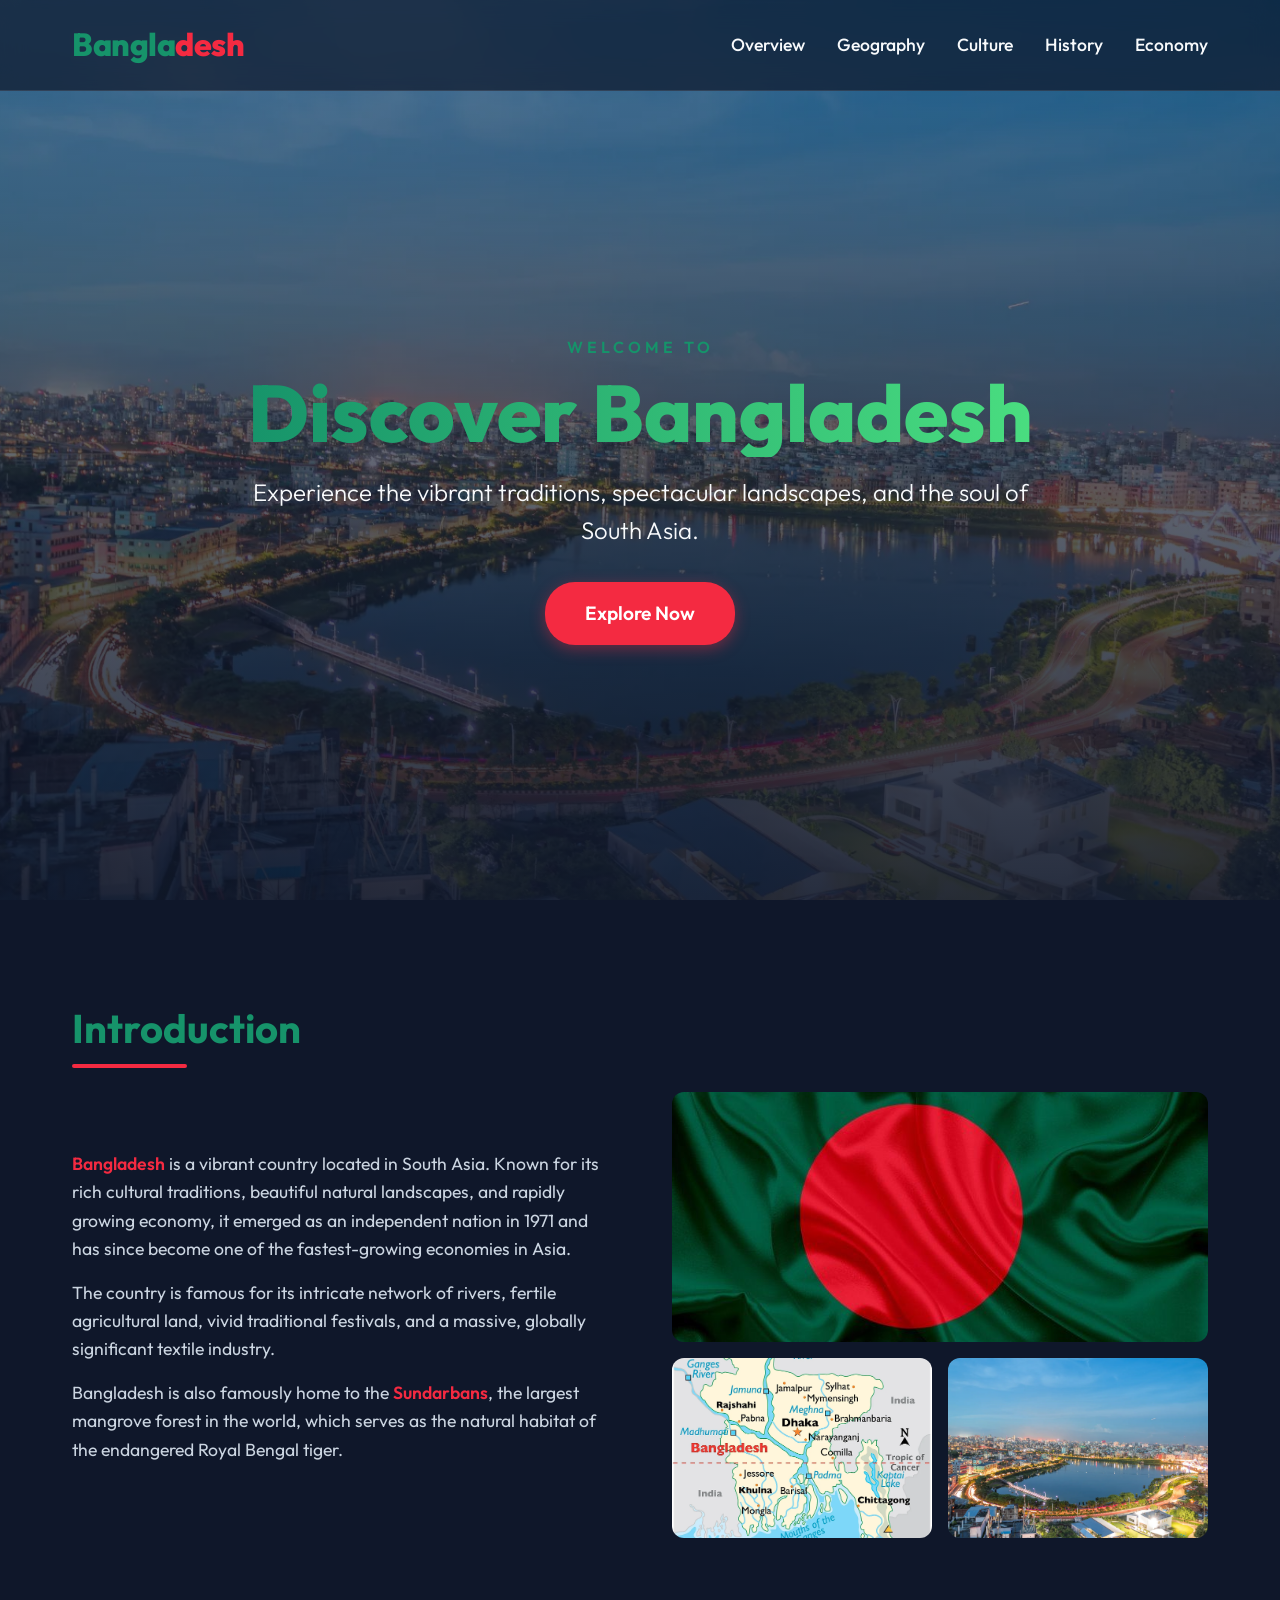
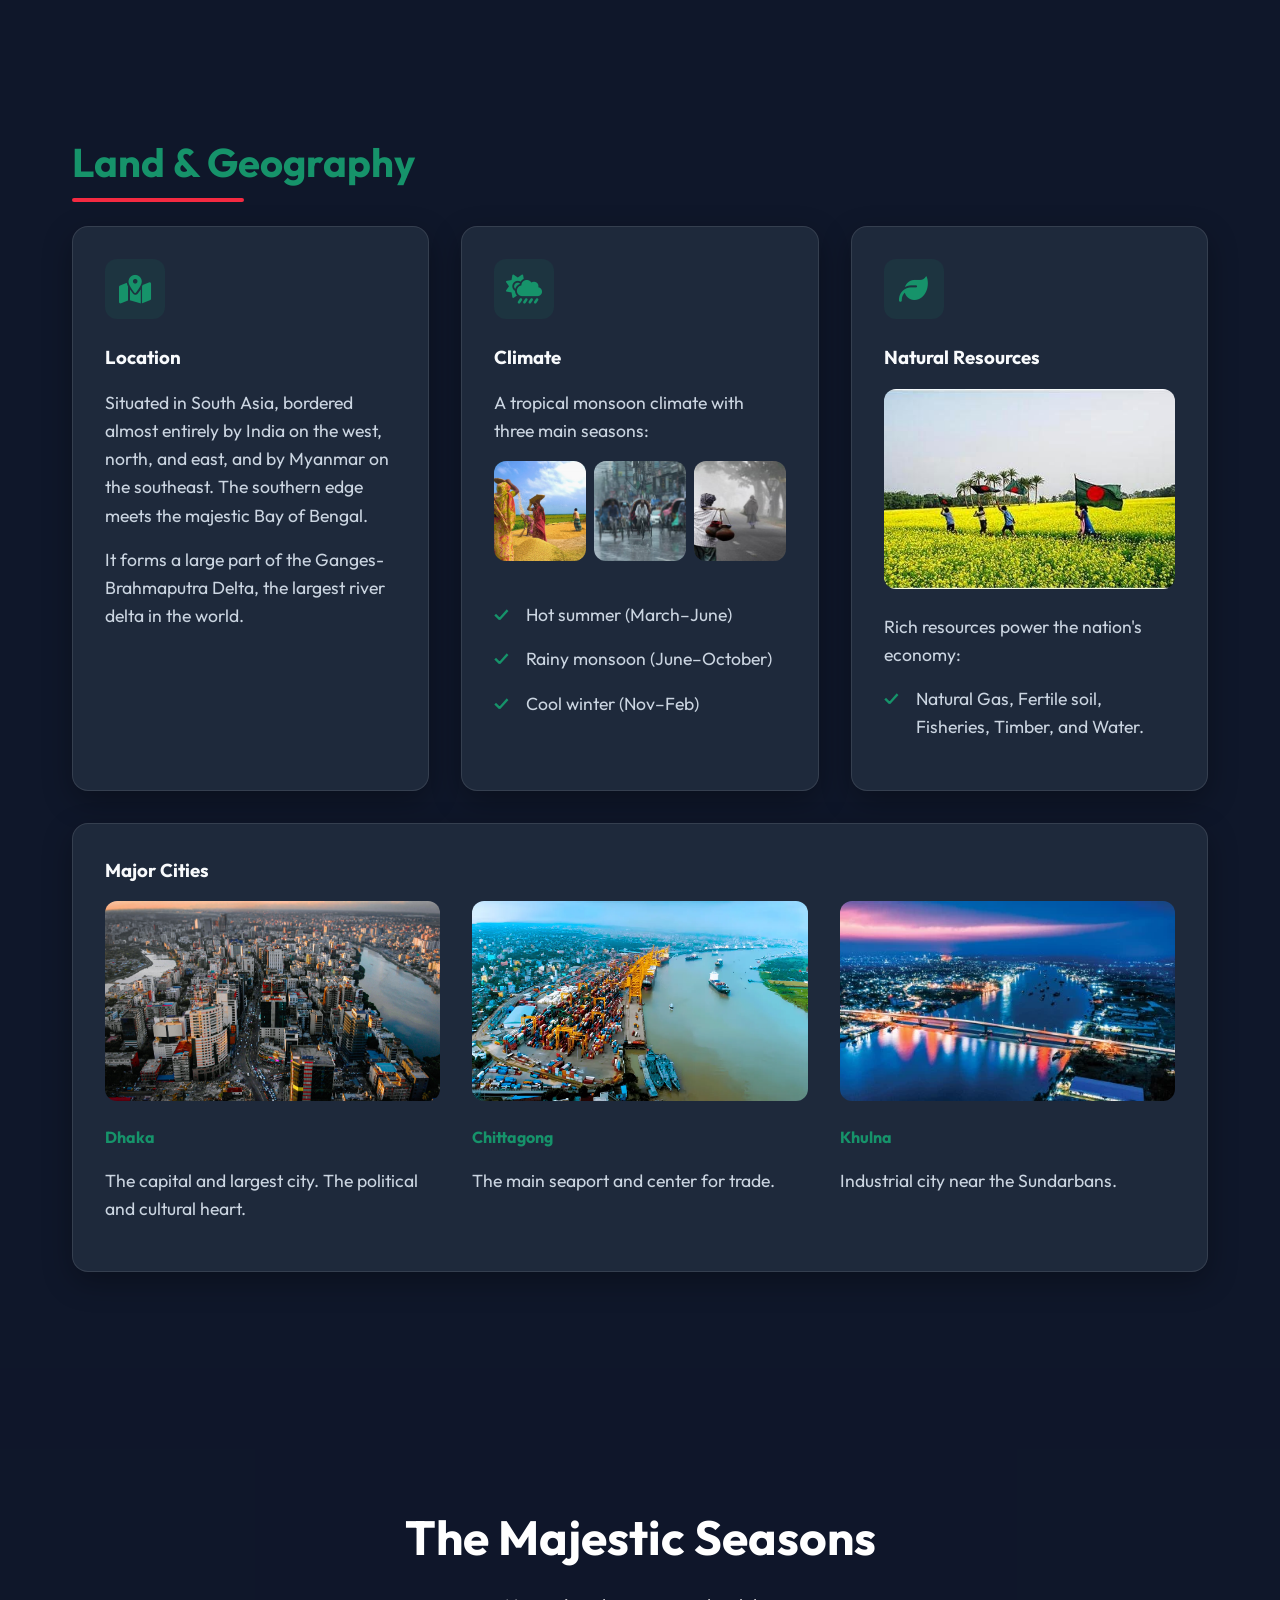
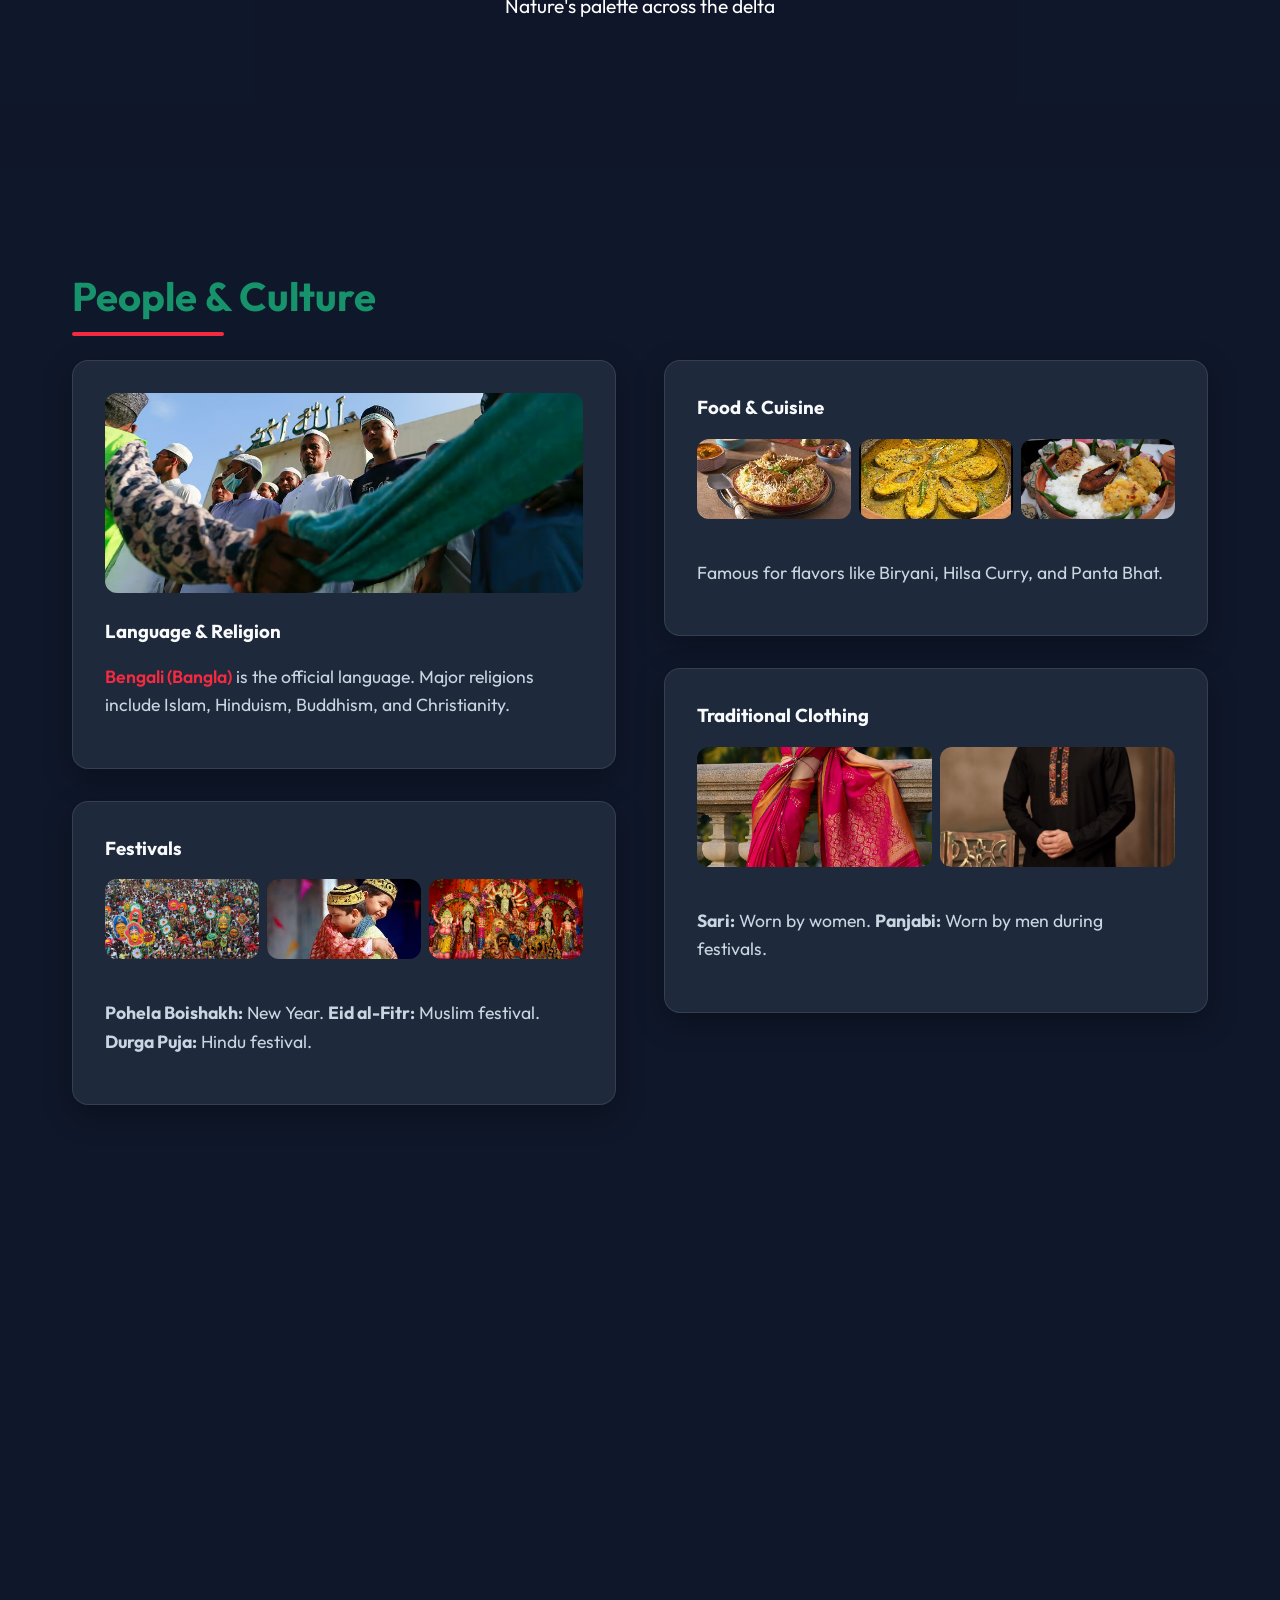
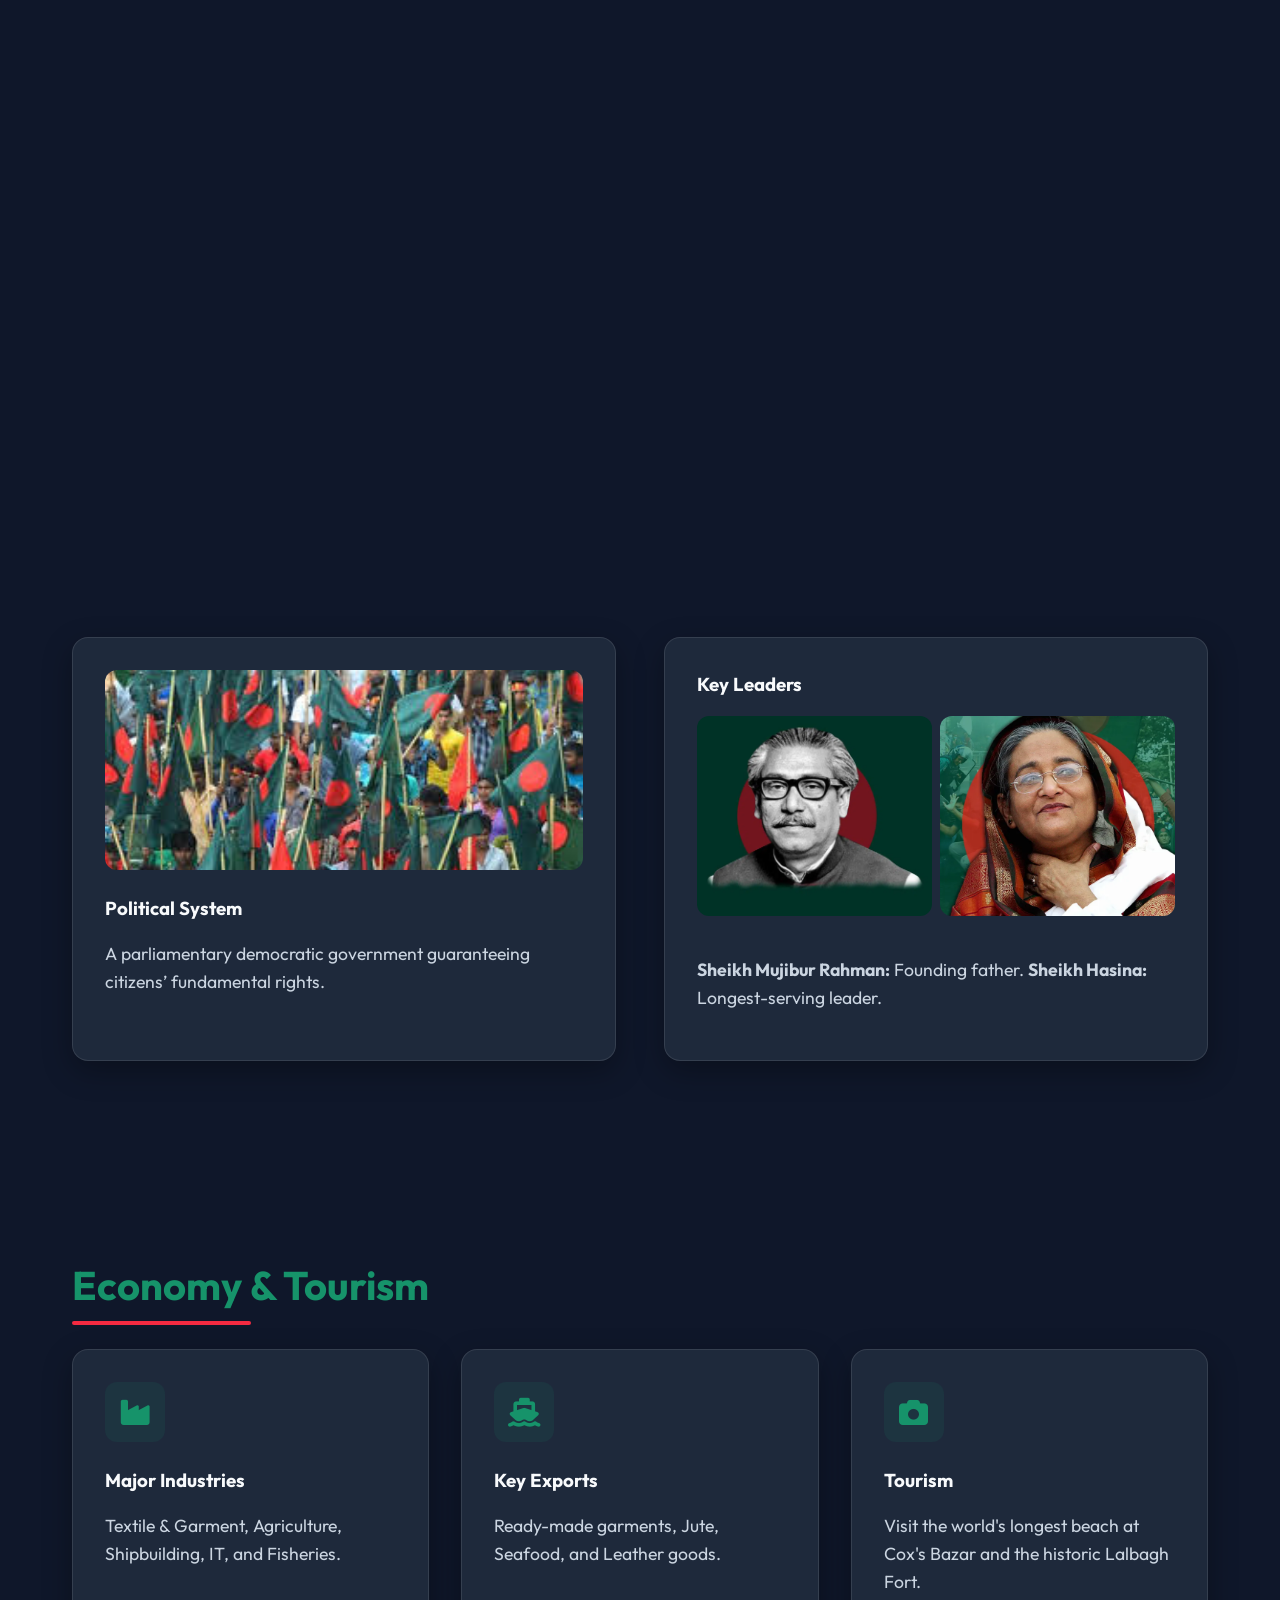
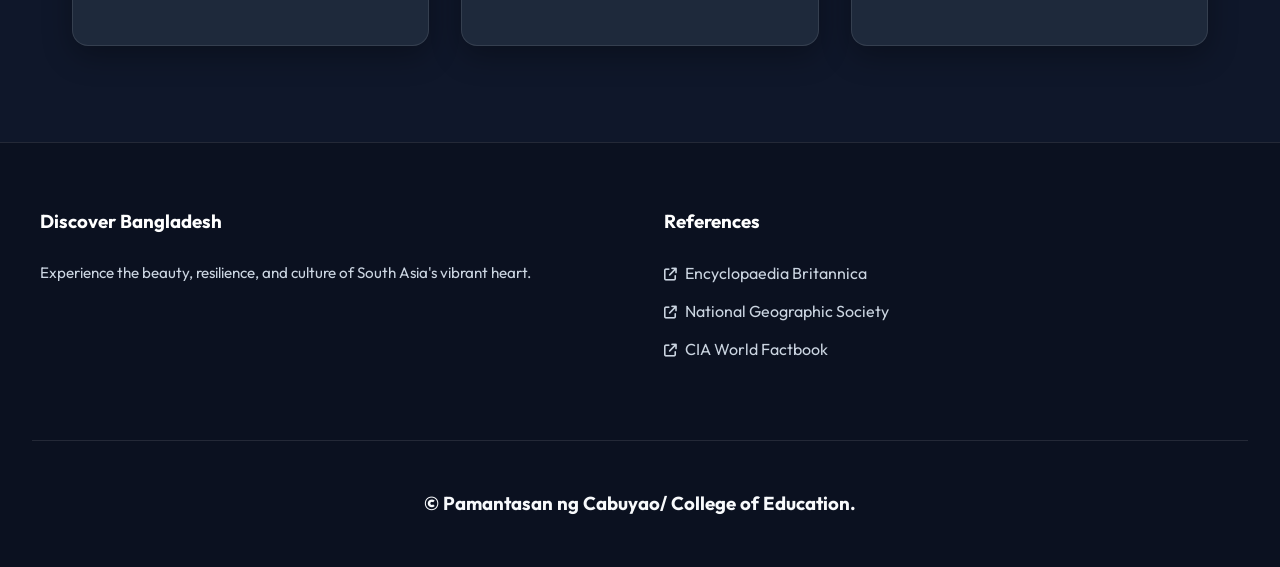
==== index.html @ 83f13e48 "Initial commit for Bangladesh website project" ====
<!DOCTYPE html>
<html lang="en">

<head>
  <meta charset="UTF-8">
  <meta name="viewport" content="width=device-width, initial-scale=1.0">
  <meta name="description"
    content="Discover Bangladesh - A vibrant country in South Asia with rich cultural traditions, beautiful natural landscapes, and a fast-growing economy.">
  <title>Discover Bangladesh</title>

  <!-- Modern Fonts -->
  <link rel="preconnect" href="https://fonts.googleapis.com">
  <link rel="preconnect" href="https://fonts.gstatic.com" crossorigin>
  <link
    href="https://fonts.googleapis.com/css2?family=Inter:wght@300;400;500;600&family=Outfit:wght@400;600;700;800&display=swap"
    rel="stylesheet">

  <!-- CSS -->
  <link rel="stylesheet" href="styles.css">

  <!-- FontAwesome for Icons -->
  <link rel="stylesheet" href="https://cdnjs.cloudflare.com/ajax/libs/font-awesome/6.4.0/css/all.min.css">
</head>

<body>

  <!-- Header & Navigation -->
  <header>
    <div class="nav-container">
      <a href="#home" class="logo">Bangla<span>desh</span></a>
      <button class="menu-btn">&#9776;</button>
      <ul class="nav-links">
        <li><a href="#overview">Overview</a></li>
        <li><a href="#geography">Geography</a></li>
        <li><a href="#culture">Culture</a></li>
        <li><a href="#history">History</a></li>
        <li><a href="#economy">Economy</a></li>
      </ul>
    </div>
  </header>

  <!-- Hero Section -->
  <section id="home" class="hero"
    style="background-image: linear-gradient(rgba(15, 23, 42, 0.4), rgba(15, 23, 42, 0.9)), url('assets/ASSETS2/bangladesh.jpg');">
    <div class="hero-content">
      <span class="welcome-text">Welcome to</span>
      <h1 class="hero-title">Discover Bangladesh</h1>
      <p class="hero-subtitle">Experience the vibrant traditions, spectacular landscapes, and the soul of South Asia.
      </p>
      <a href="#overview" class="hero-btn">Explore Now</a>
    </div>
  </section>

  <!-- Overview Section -->
  <section id="overview" class="section-container hidden-element">
    <h2 class="hidden-element">Introduction</h2>
    <div class="overview-grid">
      <div class="hidden-element">
        <p><span class="highlight-text">Bangladesh</span> is a vibrant country located in South Asia. Known for its rich
          cultural traditions, beautiful natural landscapes, and rapidly growing economy, it emerged as an independent
          nation in 1971 and has since become one of the fastest-growing economies in Asia.</p>
        <p>The country is famous for its intricate network of rivers, fertile agricultural land, vivid traditional
          festivals, and a massive, globally significant textile industry.</p>
        <p>Bangladesh is also famously home to the <span class="highlight-text">Sundarbans</span>, the largest mangrove
          forest in the world, which serves as the natural habitat of the endangered Royal Bengal tiger.</p>
      </div>
      <div class="overview-images hidden-element">
        <img src="assets/ASSETS2/flag.jpg" alt="Flag of Bangladesh">
        <img src="assets/ASSETS2/map.jpg" alt="Map of Bangladesh">
        <img src="assets/ASSETS2/bangladesh.jpg" alt="Scenic Landscape">
      </div>
    </div>
  </section>

  <!-- Land and Geography -->
  <section id="geography" class="section-container">
    <h2 class="hidden-element">Land & Geography</h2>

    <div class="grid-3">
      <!-- Location -->
      <div class="glass-card hidden-element">
        <div class="icon-box"><i class="fa-solid fa-map-location-dot"></i></div>
        <h3>Location</h3>
        <p>Situated in South Asia, bordered almost entirely by India on the west, north, and east, and by Myanmar on the
          southeast. The southern edge meets the majestic Bay of Bengal.</p>
        <p>It forms a large part of the Ganges-Brahmaputra Delta, the largest river delta in the world.</p>
      </div>

      <!-- Climate -->
      <div class="glass-card hidden-element">
        <div class="icon-box"><i class="fa-solid fa-cloud-sun-rain"></i></div>
        <h3>Climate</h3>
        <p>A tropical monsoon climate with three main seasons:</p>
        <div class="grid-3" style="gap: 0.5rem; margin-top: 1rem;">
          <div class="card-image-wrapper"><img src="assets/ASSETS2/hotsummer.jpg" alt="Summer" style="height: 100px;">
          </div>
          <div class="card-image-wrapper"><img src="assets/ASSETS2/rainmonsoon.jpg" alt="Monsoon"
              style="height: 100px;"></div>
          <div class="card-image-wrapper"><img src="assets/ASSETS2/Winter-Season-in-Bangladesh.jpg" alt="Winter"
              style="height: 100px;"></div>
        </div>
        <ul class="feature-list" style="margin-top: 1rem;">
          <li>Hot summer (March–June)</li>
          <li>Rainy monsoon (June–October)</li>
          <li>Cool winter (Nov–Feb)</li>
        </ul>
      </div>

      <!-- Natural Resources -->
      <div class="glass-card hidden-element">
        <div class="icon-box"><i class="fa-solid fa-leaf"></i></div>
        <h3>Natural Resources</h3>
        <div class="card-image-wrapper">
          <img src="assets/ASSETS2/naturalresources.jpg" alt="Natural Resources">
        </div>
        <p>Rich resources power the nation's economy:</p>
        <ul class="feature-list">
          <li>Natural Gas, Fertile soil, Fisheries, Timber, and Water.</li>
        </ul>
      </div>
    </div>

    <!-- Major Cities -->
    <div class="glass-card hidden-element" style="margin-top: 2rem;">
      <h3>Major Cities</h3>
      <div class="grid-3" style="margin-top: 1rem;">
        <div>
          <div class="card-image-wrapper"><img src="assets/ASSETS2/dhaka.jpg" alt="Dhaka"></div>
          <h4 style="color:var(--primary-light)">Dhaka</h4>
          <p>The capital and largest city. The political and cultural heart.</p>
        </div>
        <div>
          <div class="card-image-wrapper"><img src="assets/ASSETS2/Chittagong.jpg" alt="Chittagong"></div>
          <h4 style="color:var(--primary-light)">Chittagong</h4>
          <p>The main seaport and center for trade.</p>
        </div>
        <div>
          <div class="card-image-wrapper"><img src="assets/ASSETS2/Khulna.jpg" alt="Khulna"></div>
          <h4 style="color:var(--primary-light)">Khulna</h4>
          <p>Industrial city near the Sundarbans.</p>
        </div>
      </div>
    </div>
  </section>

  <!-- Visual Break Banner -->
  <div class="image-banner" style="background-image: url('assets/ASSETS2/Winter-Season-in-Bangladesh.jpg');">
    <div class="banner-content hidden-element">
      <h2>The Majestic Seasons</h2>
      <p style="color: #fff; font-size: 1.2rem; margin-top: 1rem;">Nature's palette across the delta</p>
    </div>
  </div>

  <!-- People & Culture -->
  <section id="culture" class="section-container">
    <h2 class="hidden-element">People & Culture</h2>

    <div class="grid-2">
      <div class="hidden-element">
        <div class="glass-card" style="margin-bottom: 2rem;">
          <div class="card-image-wrapper"><img src="assets/ASSETS2/religion.jpg" alt="Religion"></div>
          <h3>Language & Religion</h3>
          <p><span class="highlight-text">Bengali (Bangla)</span> is the official language. Major religions include
            Islam, Hinduism, Buddhism, and Christianity.</p>
        </div>

        <div class="glass-card">
          <h3>Festivals</h3>
          <div class="grid-3" style="gap: 0.5rem;">
            <div class="card-image-wrapper"><img src="assets/ASSETS2/Pohela.jpg" alt="Pohela Boishakh"
                style="height:80px;"></div>
            <div class="card-image-wrapper"><img src="assets/ASSETS2/Eid al-Fitr.jpg" alt="Eid" style="height:80px;">
            </div>
            <div class="card-image-wrapper"><img src="assets/ASSETS2/DurgaPuja.jpg" alt="Durga Puja"
                style="height:80px;"></div>
          </div>
          <p style="margin-top:1rem;"><strong>Pohela Boishakh:</strong> New Year. <strong>Eid al-Fitr:</strong> Muslim
            festival. <strong>Durga Puja:</strong> Hindu festival.</p>
        </div>
      </div>

      <div class="hidden-element">
        <div class="glass-card" style="margin-bottom: 2rem;">
          <h3>Food & Cuisine</h3>
          <div class="grid-3" style="gap: 0.5rem;">
            <div class="card-image-wrapper"><img src="assets/ASSETS2/Biryani.jpg" alt="Biryani" style="height:80px;">
            </div>
            <div class="card-image-wrapper"><img src="assets/ASSETS2/Hilsa fish curry.jpg" alt="Hilsa"
                style="height:80px;"></div>
            <div class="card-image-wrapper"><img src="assets/ASSETS2/Panta Bhat.jpg" alt="Panta Bhat"
                style="height:80px;"></div>
          </div>
          <p style="margin-top:1rem;">Famous for flavors like Biryani, Hilsa Curry, and Panta Bhat.</p>
        </div>

        <div class="glass-card">
          <h3>Traditional Clothing</h3>
          <div class="grid-2" style="gap: 0.5rem;">
            <div class="card-image-wrapper"><img src="assets/ASSETS2/Saree.jpg" alt="Sari" style="height:120px;"></div>
            <div class="card-image-wrapper"><img src="assets/ASSETS2/Panjabi.jpg" alt="Panjabi" style="height:120px;">
            </div>
          </div>
          <p style="margin-top:1rem;"><strong>Sari:</strong> Worn by women. <strong>Panjabi:</strong> Worn by men during
            festivals.</p>
        </div>
      </div>
    </div>
  </section>

  <!-- History & Government -->
  <section id="history" class="section-container">
    <h2 class="hidden-element">History & Governance</h2>

    <div class="timeline hidden-element">
      <div class="timeline-item left">
        <div class="timeline-content">
          <div class="card-image-wrapper"><img src="assets/ASSETS2/Partition of India.jpg" alt="Partition"></div>
          <h3>Partition of India</h3>
          <p>Initial formation as East Pakistan.</p>
        </div>
      </div>
      <div class="timeline-item right">
        <div class="timeline-content">
          <div class="card-image-wrapper"><img src="assets/ASSETS2/Bangladesh Liberation War.jpg" alt="Liberation War">
          </div>
          <h3>1971 Liberation War</h3>
          <p>Triumphant independence after a nine-month war.</p>
        </div>
      </div>
    </div>

    <div class="grid-2" style="margin-top: 4rem;">
      <div class="glass-card hidden-element">
        <div class="card-image-wrapper"><img src="assets/ASSETS2/politicalsystem.jpg" alt="Political System"></div>
        <h3>Political System</h3>
        <p>A parliamentary democratic government guaranteeing citizens’ fundamental rights.</p>
      </div>

      <div class="glass-card hidden-element">
        <h3>Key Leaders</h3>
        <div class="grid-2" style="gap: 0.5rem;">
          <div class="card-image-wrapper"><img src="assets/ASSETS2/Sheikh Mujibur Rahman.jpg" alt="Mujib"></div>
          <div class="card-image-wrapper"><img src="assets/ASSETS2/Sheikh Hasina.jpg" alt="Hasina"></div>
        </div>
        <p style="margin-top:1rem;"><strong>Sheikh Mujibur Rahman:</strong> Founding father. <strong>Sheikh
            Hasina:</strong> Longest-serving leader.</p>
      </div>
    </div>
  </section>

  <!-- Economy & Tourism -->
  <section id="economy" class="section-container">
    <h2 class="hidden-element">Economy & Tourism</h2>

    <div class="grid-3">
      <div class="glass-card hidden-element">
        <div class="icon-box"><i class="fa-solid fa-industry"></i></div>
        <h3>Major Industries</h3>
        <p>Textile & Garment, Agriculture, Shipbuilding, IT, and Fisheries.</p>
      </div>

      <div class="glass-card hidden-element">
        <div class="icon-box"><i class="fa-solid fa-ship"></i></div>
        <h3>Key Exports</h3>
        <p>Ready-made garments, Jute, Seafood, and Leather goods.</p>
      </div>

      <div class="glass-card hidden-element">
        <div class="icon-box"><i class="fa-solid fa-camera"></i></div>
        <h3>Tourism</h3>
        <p>Visit the world's longest beach at Cox's Bazar and the historic Lalbagh Fort.</p>
      </div>
    </div>
  </section>

  <!-- Footer -->
  <footer>
    <div class="footer-content">
      <div class="footer-section">
        <h3>Discover Bangladesh</h3>
        <p style="color: var(--text-muted); font-size: 0.95rem;">Experience the beauty, resilience, and culture of South
          Asia's vibrant heart.</p>
      </div>

      <div class="footer-section">
        <h3>References</h3>
        <ul class="footer-links">
          <li><a href="https://www.britannica.com" target="_blank"><i class="fa-solid fa-arrow-up-right-from-square"
                style="font-size: 0.8rem; margin-right: 0.5rem;"></i>Encyclopaedia Britannica</a></li>
          <li><a href="https://www.nationalgeographic.com" target="_blank"><i
                class="fa-solid fa-arrow-up-right-from-square"
                style="font-size: 0.8rem; margin-right: 0.5rem;"></i>National Geographic Society</a></li>
          <li><a href="https://www.cia.gov/the-world-factbook/" target="_blank"><i
                class="fa-solid fa-arrow-up-right-from-square" style="font-size: 0.8rem; margin-right: 0.5rem;"></i>CIA
              World Factbook</a></li>
        </ul>
      </div>
    </div>

    <div class="copyright">
      <p>
      <h3>&copy; Pamantasan ng Cabuyao/ College of Education.</h3>
      </p>
    </div>
  </footer>

  <!-- Scripts -->
  <script src="script.js"></script>
</body>

</html>
---- styles.css ----
:root {
    /* Colors */
    --primary-color: #006a4e;
    /* Bangladesh Green */
    --primary-light: #16936a;
    --secondary-color: #f42a41;
    /* Bangladesh Red */
    --bg-dark: #0f172a;
    /* Slate 900 for modern dark mode base */
    --bg-dark-elem: #1e293b;
    /* Slate 800 */
    --text-main: #f8fafc;
    /* Slate 50 */
    --text-muted: #cbd5e1;
    /* Slate 300 */
    --glass-bg: rgba(15, 23, 42, 0.7);
    --glass-border: rgba(255, 255, 255, 0.1);

    /* Typography */
    --font-main: 'Outfit', 'Inter', sans-serif;
    --font-heading: 'Outfit', 'Inter', sans-serif;

    /* Transitions */
    --transition-fast: 0.2s ease;
    --transition-normal: 0.3s ease;
}

* {
    margin: 0;
    padding: 0;
    box-sizing: border-box;
}

html {
    scroll-behavior: smooth;
}

body {
    font-family: var(--font-main);
    background-color: var(--bg-dark);
    color: var(--text-main);
    line-height: 1.6;
    overflow-x: hidden;
}

/* Typography styles */
h1,
h2,
h3,
h4,
h5 {
    font-family: var(--font-heading);
    font-weight: 700;
    margin-bottom: 1rem;
}

h2 {
    font-size: 2.5rem;
    color: var(--primary-light);
    display: inline-block;
    margin-bottom: 2rem;
    position: relative;
}

h2::after {
    content: '';
    position: absolute;
    left: 0;
    bottom: -0.5rem;
    width: 50%;
    height: 4px;
    background-color: var(--secondary-color);
    border-radius: 2px;
}

p {
    color: var(--text-muted);
    margin-bottom: 1rem;
    font-size: 1.1rem;
}

ul {
    list-style: none;
    color: var(--text-muted);
}

/* Glassmorphism Navbar */
header {
    position: fixed;
    top: 0;
    width: 100%;
    z-index: 1000;
    background: var(--glass-bg);
    backdrop-filter: blur(12px);
    -webkit-backdrop-filter: blur(12px);
    border-bottom: 1px solid var(--glass-border);
    transition: all var(--transition-normal);
}

header.scrolled {
    background: rgba(15, 23, 42, 0.95);
    box-shadow: 0 4px 20px rgba(0, 0, 0, 0.5);
}

.nav-container {
    max-width: 1200px;
    margin: 0 auto;
    display: flex;
    justify-content: space-between;
    align-items: center;
    padding: 1.2rem 2rem;
}

.logo {
    font-size: 2rem;
    font-weight: 800;
    color: var(--primary-light);
    text-decoration: none;
    letter-spacing: -0.5px;
    display: flex;
    align-items: center;
    gap: 0;
}

.logo span {
    color: var(--secondary-color);
}

.nav-links {
    display: flex;
    gap: 2rem;
}

.nav-links li a {
    color: var(--text-main);
    text-decoration: none;
    font-weight: 500;
    font-size: 1.1rem;
    transition: color var(--transition-fast);
    position: relative;
}

.nav-links li a::after {
    content: '';
    position: absolute;
    width: 0;
    height: 2px;
    bottom: -4px;
    left: 0;
    background-color: var(--secondary-color);
    transition: width var(--transition-normal);
}

.nav-links li a:hover {
    color: var(--primary-light);
}

.nav-links li a:hover::after {
    width: 100%;
}

/* Mobile Menu Button */
.menu-btn {
    display: none;
    background: none;
    border: none;
    color: var(--text-main);
    font-size: 1.8rem;
    cursor: pointer;
}

/* Hero Section */
.hero {
    min-height: 100vh;
    background: linear-gradient(rgba(15, 23, 42, 0.5), rgba(15, 23, 42, 0.8)), url('https://images.unsplash.com/photo-1601004812239-44d4850a11ab?q=80&w=2000&auto=format&fit=crop') no-repeat center center/cover;
    display: flex;
    align-items: center;
    justify-content: center;
    text-align: center;
    padding: 0 2rem;
    position: relative;
}

.hero-content {
    max-width: 800px;
    margin-top: 5rem;
    animation: fadeIn 1.5s ease;
}

.welcome-text {
    text-transform: uppercase;
    letter-spacing: 4px;
    font-size: 1rem;
    font-weight: 600;
    color: var(--primary-light);
    display: block;
    margin-bottom: 0.5rem;
}

.hero-title {
    font-size: 5rem;
    font-weight: 800;
    margin-bottom: 1rem;
    background: linear-gradient(to right, #16936a, #4ade80);
    -webkit-background-clip: text;
    background-clip: text;
    -webkit-text-fill-color: transparent;
    line-height: 1.1;
}

.hero-subtitle {
    font-size: 1.5rem;
    color: var(--text-main);
    margin-bottom: 2rem;
    font-weight: 300;
}

.hero-btn {
    display: inline-block;
    padding: 1rem 2.5rem;
    background-color: var(--secondary-color);
    color: white;
    text-decoration: none;
    border-radius: 30px;
    font-size: 1.2rem;
    font-weight: 600;
    transition: all var(--transition-fast);
    box-shadow: 0 4px 15px rgba(244, 42, 65, 0.4);
}

.hero-btn:hover {
    background-color: #d91d33;
    transform: translateY(-3px);
    box-shadow: 0 6px 20px rgba(244, 42, 65, 0.6);
}

/* Animations */
@keyframes fadeIn {
    from {
        opacity: 0;
        transform: translateY(20px);
    }

    to {
        opacity: 1;
        transform: translateY(0);
    }
}

@keyframes slideInLeft {
    from {
        opacity: 0;
        transform: translateX(-50px);
    }

    to {
        opacity: 1;
        transform: translateX(0);
    }
}

@keyframes slideInRight {
    from {
        opacity: 0;
        transform: translateX(50px);
    }

    to {
        opacity: 1;
        transform: translateX(0);
    }
}

/* Hidden Class for Intersection Observer */
.hidden-element {
    opacity: 0;
    transform: translateY(30px);
    transition: all 0.8s ease;
}

.show-element {
    opacity: 1;
    transform: translateY(0);
}

/* General Layout sections */
.section-container {
    max-width: 1200px;
    margin: 0 auto;
    padding: 6rem 2rem;
}

/* Cards System */
.grid-2 {
    display: grid;
    grid-template-columns: repeat(2, 1fr);
    gap: 3rem;
}

.grid-3 {
    display: grid;
    grid-template-columns: repeat(3, 1fr);
    gap: 2rem;
}

.grid-4 {
    display: grid;
    grid-template-columns: repeat(4, 1fr);
    gap: 1.5rem;
}

.glass-card {
    background: var(--bg-dark-elem);
    border: 1px solid var(--glass-border);
    border-radius: 16px;
    padding: 2rem;
    transition: all var(--transition-normal);
    position: relative;
    overflow: hidden;
    box-shadow: 0 10px 30px rgba(0, 0, 0, 0.3);
}

.glass-card::before {
    content: '';
    position: absolute;
    top: 0;
    left: 0;
    width: 100%;
    height: 4px;
    background: linear-gradient(to right, var(--primary-light), var(--secondary-color));
    transform: scaleX(0);
    transform-origin: left;
    transition: transform var(--transition-normal);
}

.glass-card:hover {
    transform: translateY(-10px);
    box-shadow: 0 20px 40px rgba(0, 0, 0, 0.4);
    background: #253347;
}

.glass-card:hover::before {
    transform: scaleX(1);
}

.icon-box {
    background: rgba(22, 147, 106, 0.1);
    color: var(--primary-light);
    width: 60px;
    height: 60px;
    display: flex;
    align-items: center;
    justify-content: center;
    border-radius: 12px;
    font-size: 1.8rem;
    margin-bottom: 1.5rem;
}

/* Overview Section */
.overview-grid {
    display: grid;
    grid-template-columns: 1fr 1fr;
    gap: 4rem;
    align-items: center;
}

.overview-images {
    display: grid;
    grid-template-columns: 1fr 1fr;
    gap: 1rem;
}

.overview-images img {
    width: 100%;
    border-radius: 12px;
    object-fit: cover;
    transition: transform var(--transition-normal);
}

.overview-images img:first-child {
    height: 250px;
    grid-column: span 2;
}

.overview-images img:nth-child(n+2) {
    height: 180px;
}

.overview-images img:hover {
    transform: scale(1.03);
}

.highlight-text {
    color: var(--secondary-color);
    font-weight: 600;
}

/* Lists and Items */
.feature-list li {
    position: relative;
    padding-left: 2rem;
    margin-bottom: 1rem;
    font-size: 1.1rem;
}

.feature-list li::before {
    content: '✓';
    position: absolute;
    left: 0;
    top: 0;
    color: var(--primary-light);
    font-weight: bold;
}

/* Image Banner */
.image-banner {
    width: 100%;
    height: 400px;
    background-attachment: fixed;
    background-position: center;
    background-repeat: no-repeat;
    background-size: cover;
    display: flex;
    align-items: center;
    justify-content: center;
    position: relative;
}

.image-banner::after {
    content: '';
    position: absolute;
    top: 0;
    left: 0;
    right: 0;
    bottom: 0;
    background: rgba(15, 23, 42, 0.6);
}

.banner-content {
    position: relative;
    z-index: 10;
    text-align: center;
}

.banner-content h2 {
    color: white;
    font-size: 3rem;
    margin-bottom: 0;
}

.banner-content h2::after {
    display: none;
}

/* Culture & History */
.timeline {
    position: relative;
    max-width: 800px;
    margin: 0 auto;
}

.timeline::after {
    content: '';
    position: absolute;
    width: 4px;
    background-color: var(--primary-light);
    top: 0;
    bottom: 0;
    left: 50%;
    margin-left: -2px;
    border-radius: 2px;
}

.timeline-item {
    padding: 10px 40px;
    position: relative;
    background-color: inherit;
    width: 50%;
}

.timeline-item::after {
    content: '';
    position: absolute;
    width: 20px;
    height: 20px;
    right: -10px;
    background-color: var(--secondary-color);
    border: 4px solid var(--bg-dark);
    top: 15px;
    border-radius: 50%;
    z-index: 1;
}

.left {
    left: 0;
}

.right {
    left: 50%;
}

.right::after {
    left: -10px;
}

.timeline-content {
    padding: 20px;
    background: var(--bg-dark-elem);
    border-radius: 12px;
    border: 1px solid var(--glass-border);
}

/* Gallery Hover Text */
.card-image-wrapper {
    position: relative;
    overflow: hidden;
    border-radius: 12px;
    margin-bottom: 1.5rem;
}

.card-image-wrapper img {
    width: 100%;
    height: 200px;
    object-fit: cover;
    transition: transform var(--transition-normal);
    display: block;
}

.glass-card:hover .card-image-wrapper img {
    transform: scale(1.1);
}

/* Footer */
footer {
    background: #0b1120;
    padding: 4rem 2rem 2rem;
    border-top: 1px solid var(--glass-border);
}

.footer-content {
    max-width: 1200px;
    margin: 0 auto;
    display: grid;
    grid-template-columns: repeat(auto-fit, minmax(250px, 1fr));
    gap: 3rem;
}

.footer-section h3 {
    color: white;
    margin-bottom: 1.5rem;
}

.footer-links li {
    margin-bottom: 0.8rem;
}

.footer-links a {
    color: var(--text-muted);
    text-decoration: none;
    transition: color var(--transition-fast);
}

.footer-links a:hover {
    color: var(--primary-light);
}

.copyright {
    text-align: center;
    margin-top: 4rem;
    padding-top: 2rem;
    border-top: 1px solid var(--glass-border);
}

/* Responsiveness */
@media screen and (max-width: 968px) {

    .grid-3,
    .grid-4 {
        grid-template-columns: repeat(2, 1fr);
    }

    .overview-grid {
        grid-template-columns: 1fr;
    }

    .timeline::after {
        left: 31px;
    }

    .timeline-item {
        width: 100%;
        padding-left: 70px;
        padding-right: 25px;
    }

    .timeline-item::after {
        left: 21px;
    }

    .right {
        left: 0%;
    }
}

@media screen and (max-width: 768px) {
    .nav-links {
        position: fixed;
        top: 70px;
        left: -100%;
        flex-direction: column;
        background: rgba(15, 23, 42, 0.98);
        width: 100%;
        text-align: center;
        padding: 2rem 0;
        transition: left var(--transition-normal);
    }

    .nav-links.active {
        left: 0;
    }

    .menu-btn {
        display: block;
    }

    .hero-title {
        font-size: 3.5rem;
    }

    .grid-2 {
        grid-template-columns: 1fr;
    }
}

@media screen and (max-width: 480px) {
    .hero-title {
        font-size: 2.5rem;
    }

    .grid-3,
    .grid-4 {
        grid-template-columns: 1fr;
    }
}
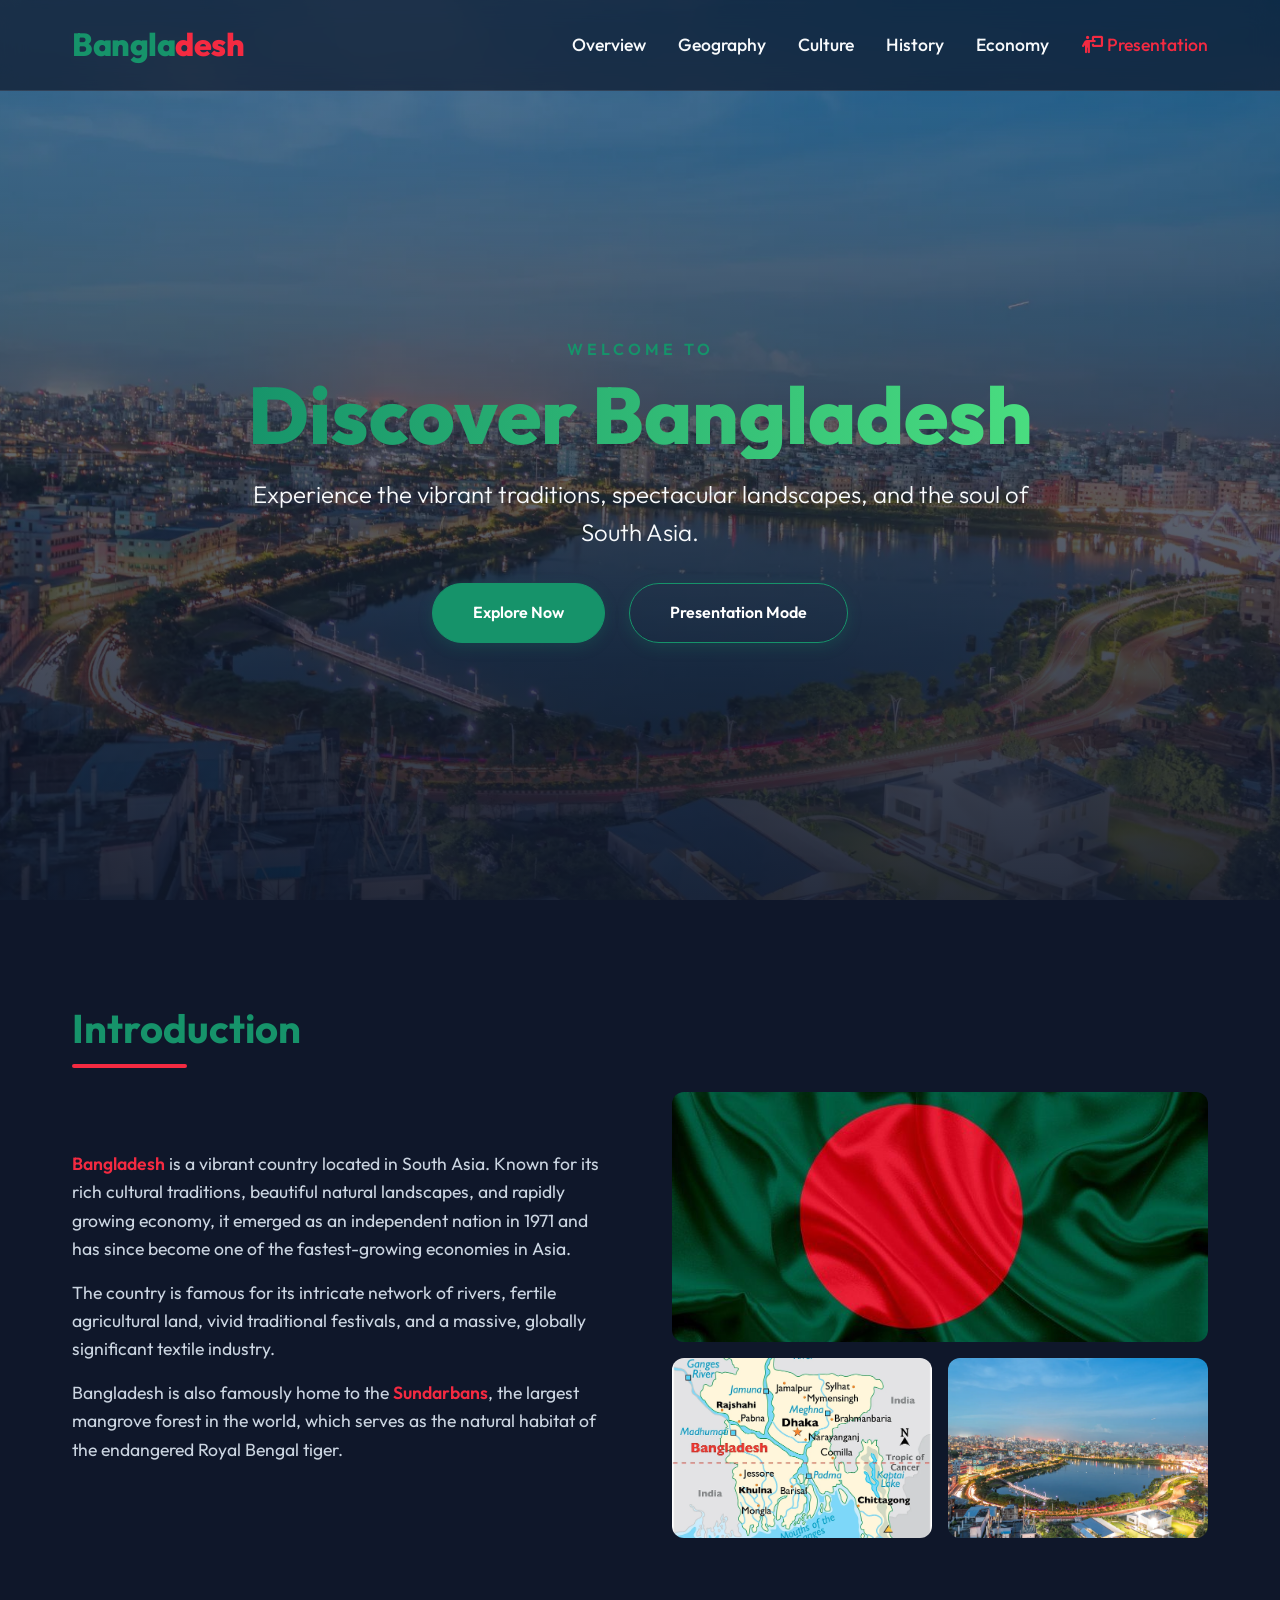
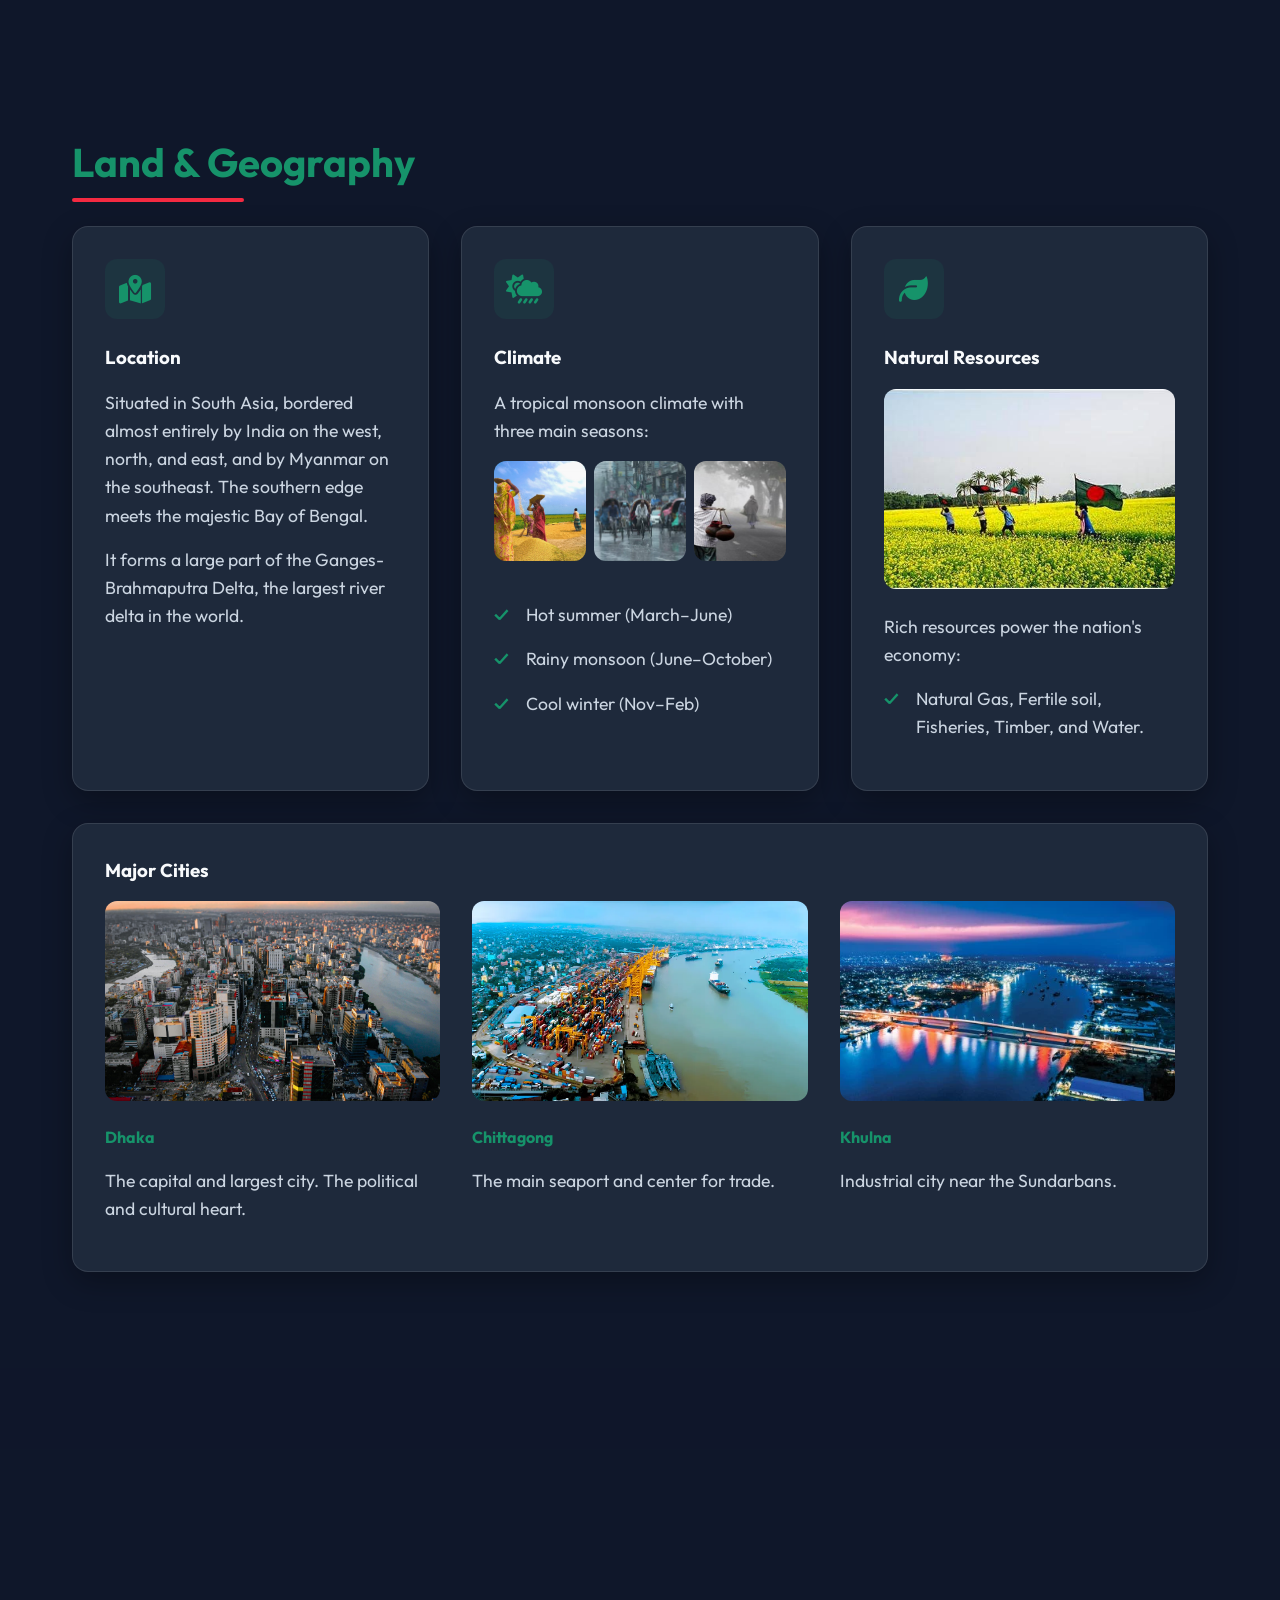
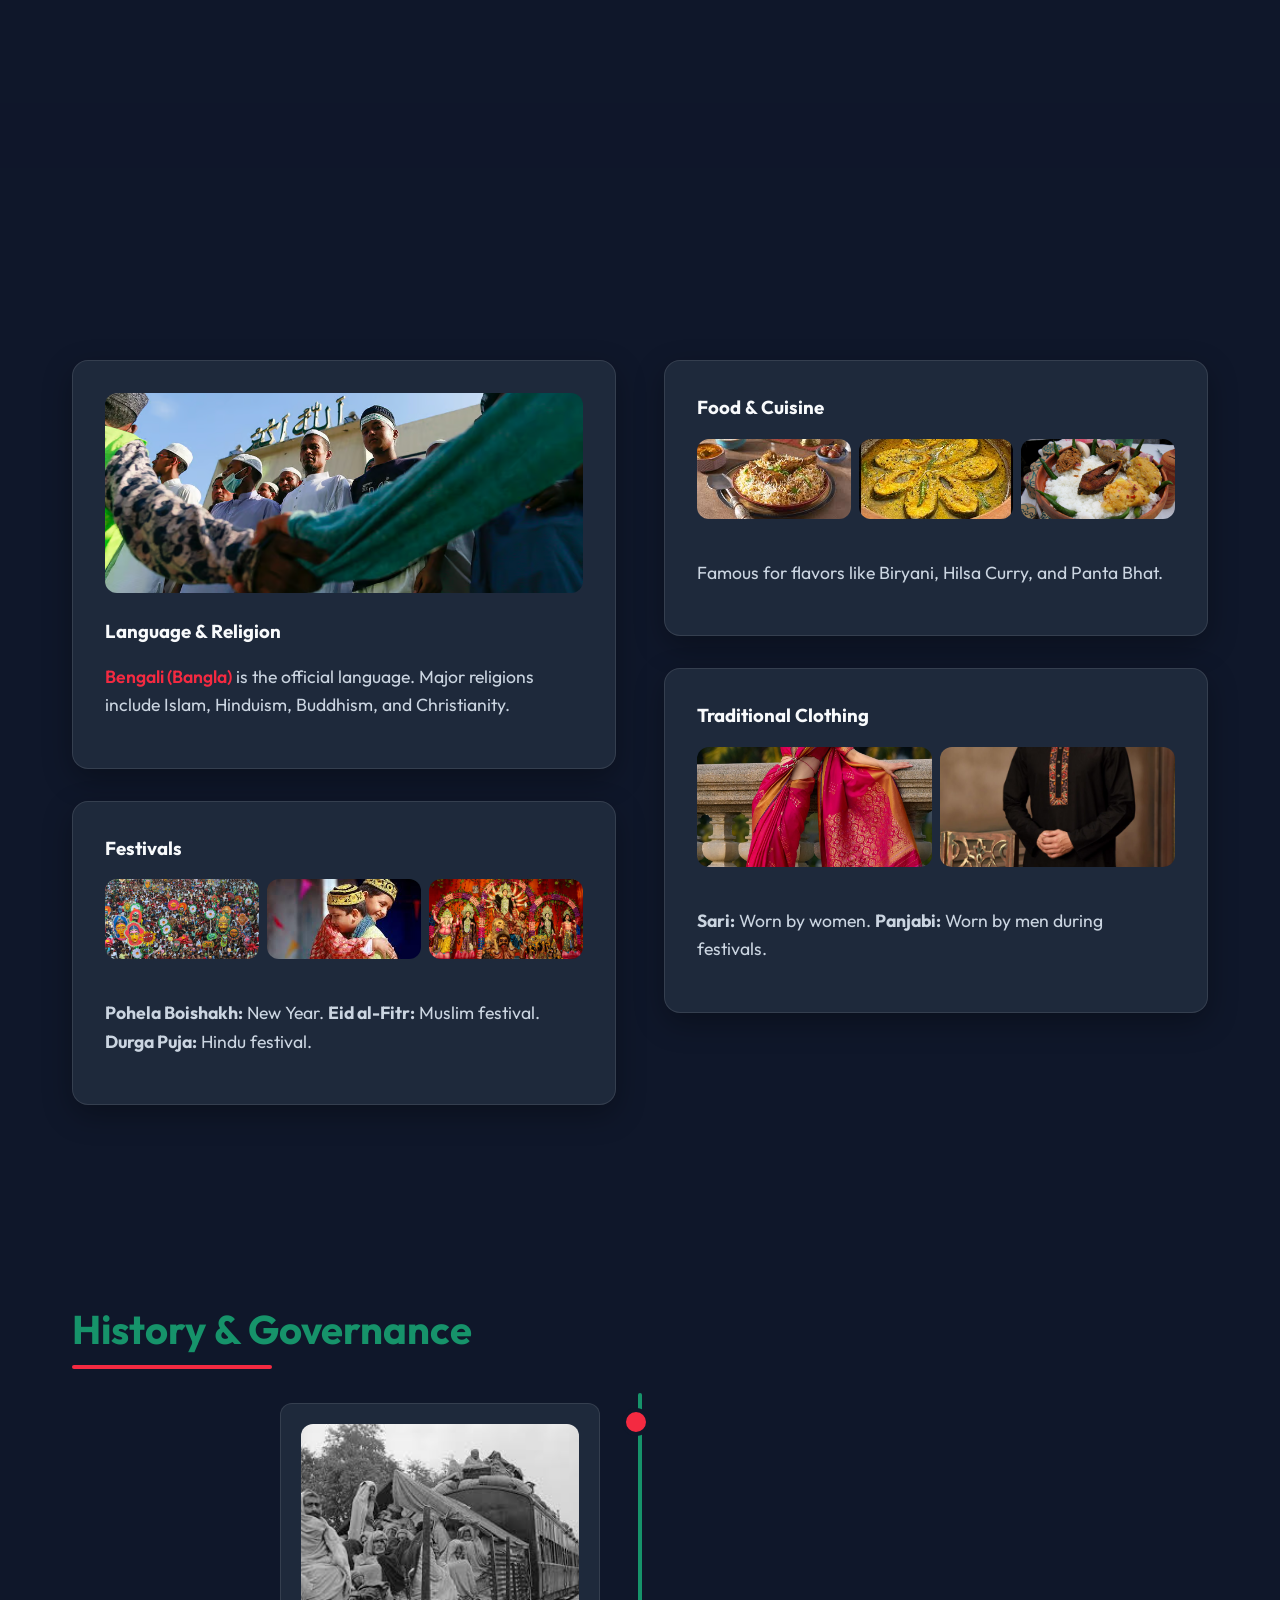
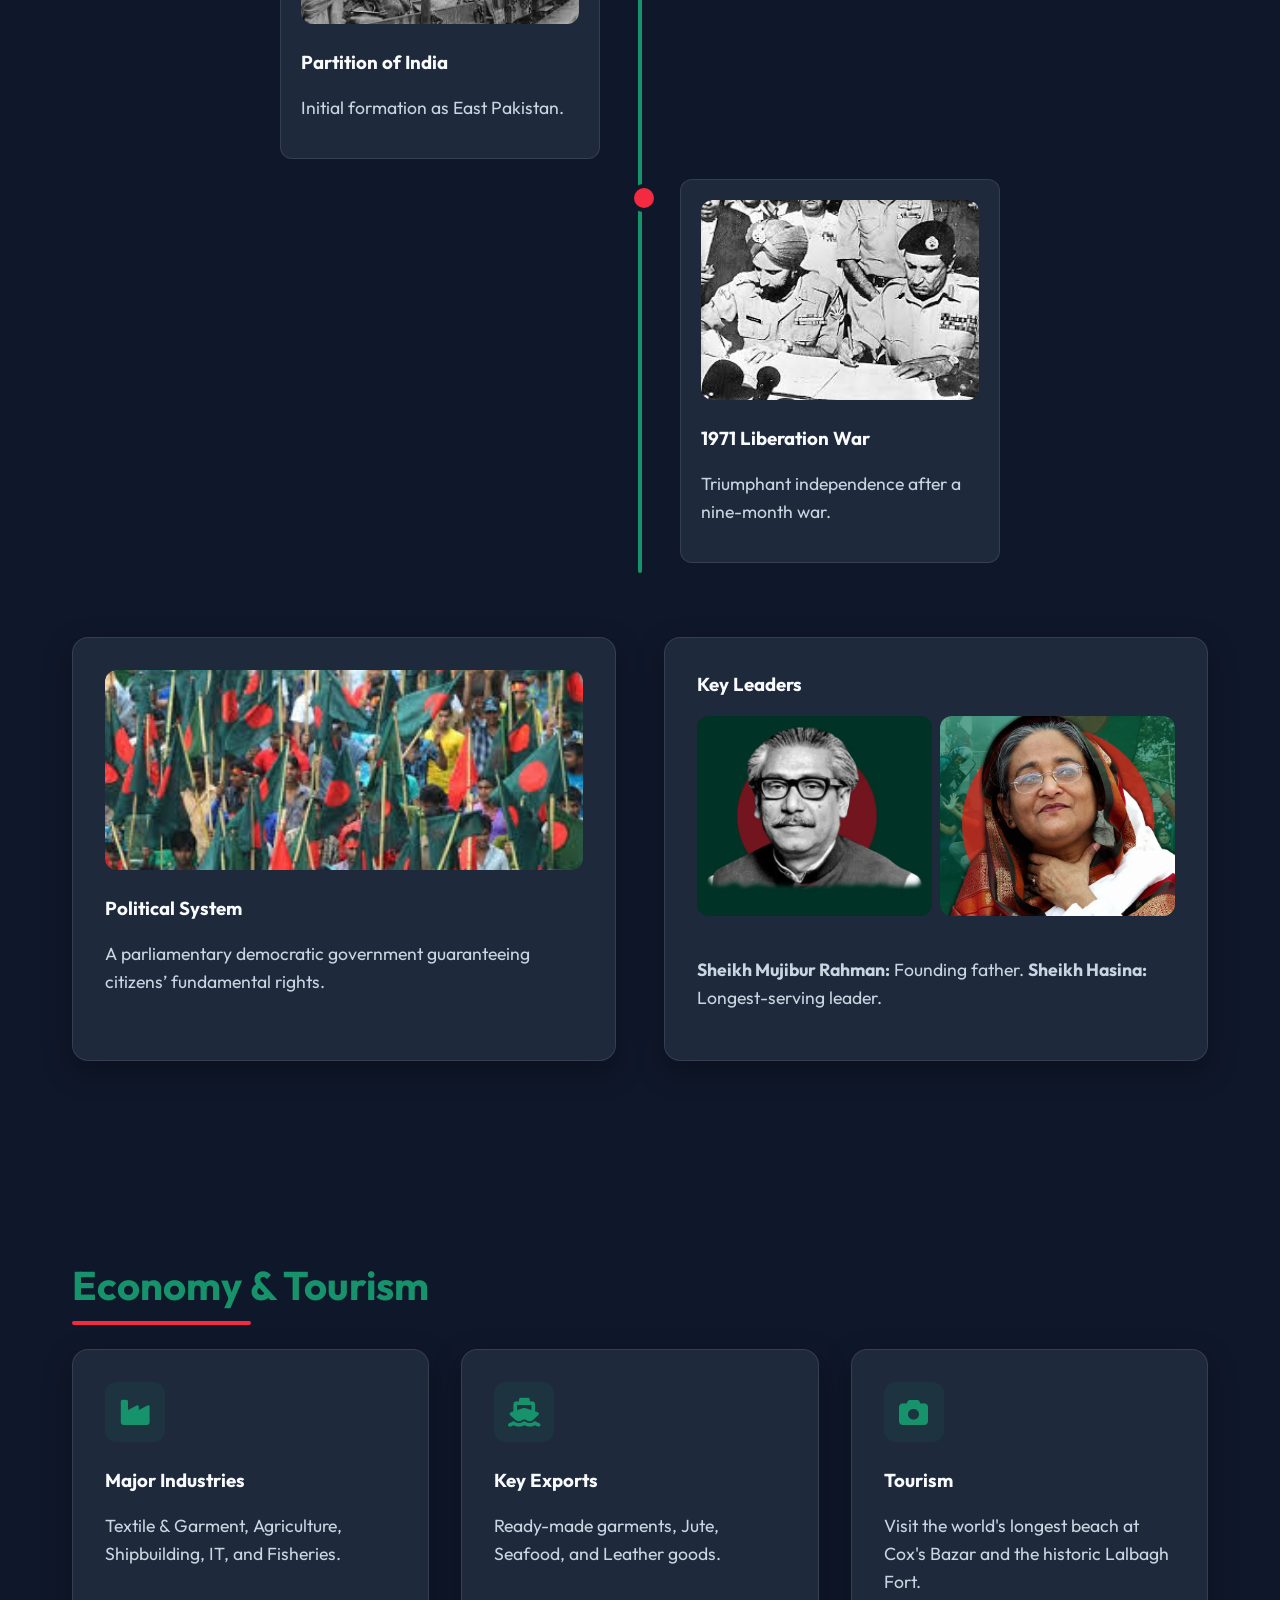
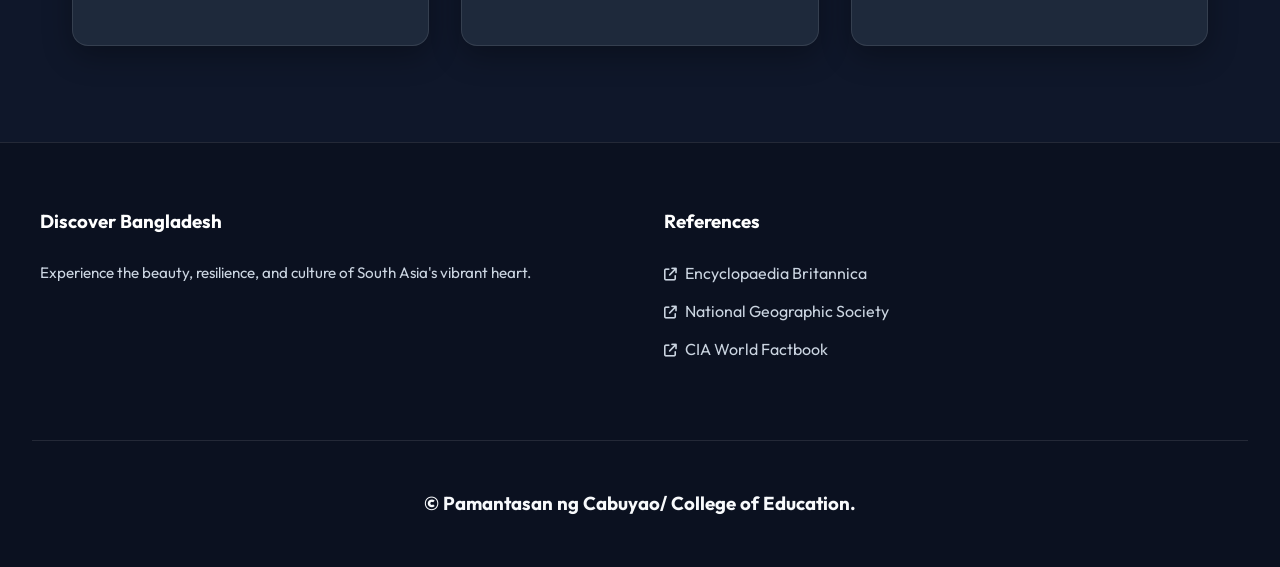
==== commit e8f3586b: "update website content" ====
--- a/index.html
+++ b/index.html
@@ -35,6 +35,8 @@
         <li><a href="#culture">Culture</a></li>
         <li><a href="#history">History</a></li>
         <li><a href="#economy">Economy</a></li>
+        <li><a href="presentation.html" class="presentation-link"><i class="fa-solid fa-person-chalkboard"></i>
+            Presentation</a></li>
       </ul>
     </div>
   </header>
@@ -47,7 +49,10 @@
       <h1 class="hero-title">Discover Bangladesh</h1>
       <p class="hero-subtitle">Experience the vibrant traditions, spectacular landscapes, and the soul of South Asia.
       </p>
-      <a href="#overview" class="hero-btn">Explore Now</a>
+      <div class="hero-btns">
+        <a href="#overview" class="hero-btn">Explore Now</a>
+        <a href="presentation.html" class="hero-btn slide-btn">Presentation Mode</a>
+      </div>
     </div>
   </section>
 
--- a/styles.css
+++ b/styles.css
@@ -215,23 +215,44 @@
     font-weight: 300;
 }
 
+.hero-btns {
+    display: flex;
+    gap: 1.5rem;
+    justify-content: center;
+}
+
 .hero-btn {
-    display: inline-block;
+    background: var(--primary-light);
+    color: #fff;
     padding: 1rem 2.5rem;
-    background-color: var(--secondary-color);
-    color: white;
+    border-radius: 50px;
     text-decoration: none;
-    border-radius: 30px;
-    font-size: 1.2rem;
     font-weight: 600;
-    transition: all var(--transition-fast);
-    box-shadow: 0 4px 15px rgba(244, 42, 65, 0.4);
+    transition: all 0.3s ease;
+    border: 1px solid var(--primary-light);
+    box-shadow: 0 4px 15px rgba(22, 147, 106, 0.2);
 }
 
 .hero-btn:hover {
-    background-color: #d91d33;
+    background: var(--secondary-color);
+    border-color: var(--secondary-color);
     transform: translateY(-3px);
-    box-shadow: 0 6px 20px rgba(244, 42, 65, 0.6);
+    box-shadow: 0 8px 25px rgba(244, 42, 65, 0.4);
+}
+
+.hero-btn.slide-btn {
+    background: transparent;
+    border-color: var(--primary-light);
+}
+
+.hero-btn.slide-btn:hover {
+    background: var(--primary-light);
+    border-color: var(--primary-light);
+}
+
+.presentation-link {
+    color: var(--secondary-color) !important;
+    font-weight: 600;
 }
 
 /* Animations */
